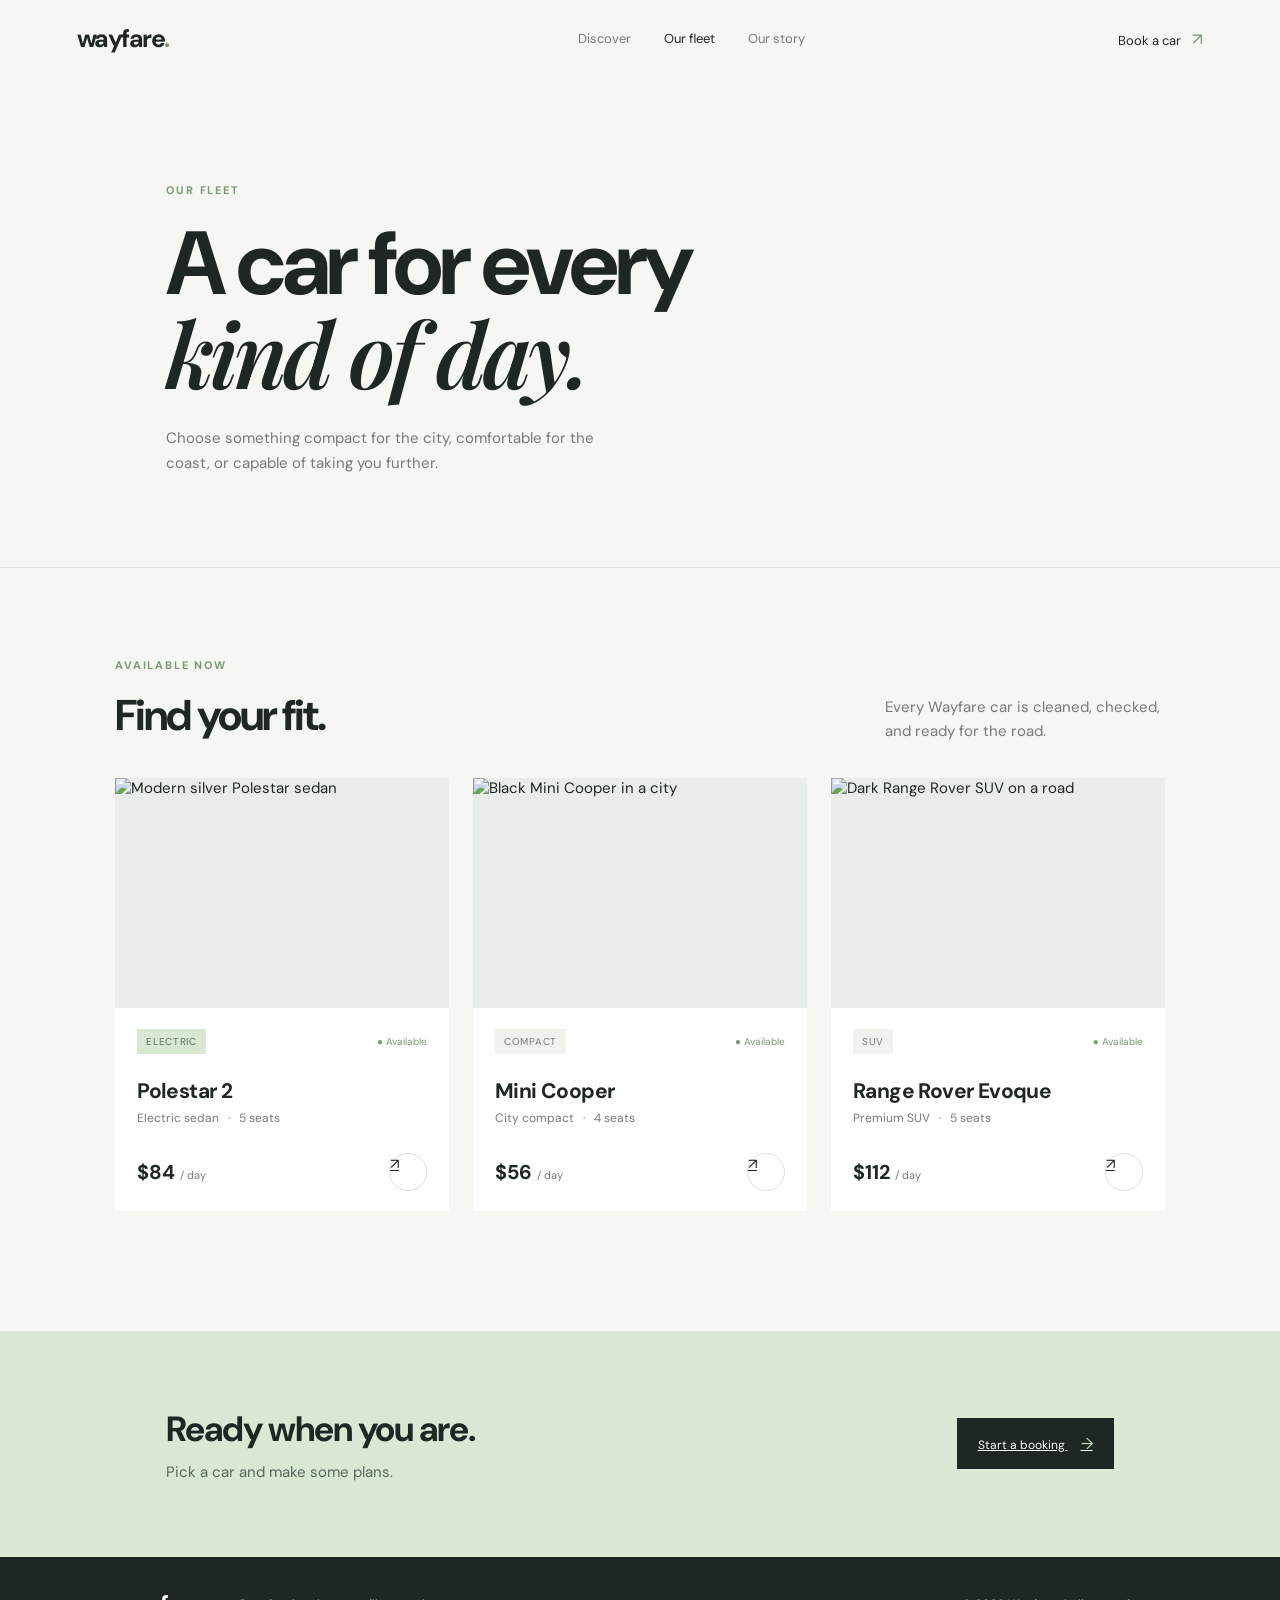
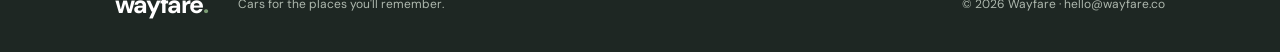
==== fleet.html @ b3bf27c1 "done" ====
<!DOCTYPE html>
<html lang="en">
<head><meta charset="UTF-8"><meta name="viewport" content="width=device-width, initial-scale=1.0"><meta name="description" content="Explore the Wayfare rental fleet."><title>Our fleet | Wayfare</title><link rel="preconnect" href="https://fonts.googleapis.com"><link rel="preconnect" href="https://fonts.gstatic.com" crossorigin><link href="https://fonts.googleapis.com/css2?family=DM+Sans:wght@400;500;600;700&family=Playfair+Display:wght@600;700&display=swap" rel="stylesheet"><link rel="stylesheet" href="style.css"></head>
<body>
<header class="site-header"><a class="logo" href="index.html" aria-label="Wayfare home">wayfare<span>.</span></a><nav aria-label="Main navigation"><a href="index.html">Discover</a><a class="active" href="fleet.html">Our fleet</a><a href="story.html">Our story</a></nav><div class="header-actions"><a class="text-button" href="booking.html">Book a car <span aria-hidden="true">↗</span></a><button class="menu-toggle" onclick="toggleNavigation()" aria-label="Open navigation" aria-expanded="false">Menu</button></div></header>
<main><section class="page-hero"><p class="eyebrow">Our fleet</p><h1>A car for every<br><em>kind of day.</em></h1><p>Choose something compact for the city, comfortable for the coast, or capable of taking you further.</p></section><section class="page-content"><div class="section-header"><div><p class="eyebrow">Available now</p><h2>Find your fit.</h2></div><p>Every Wayfare car is cleaned, checked, and ready for the road.</p></div><div class="cars-container">
<article class="car-card"><div class="car-img"><img src="https://images.unsplash.com/photo-1553440569-bcc63803a83d?auto=format&fit=crop&w=1200&q=85" alt="Modern silver Polestar sedan"></div><div class="car-details"><div class="card-top"><span class="tag">Electric</span><span class="availability">● Available</span></div><h3>Polestar 2</h3><p>Electric sedan <span>·</span> 5 seats</p><div class="card-bottom"><div class="price">$84 <small>/ day</small></div><a class="round-button" href="booking.html?car=polestar" aria-label="Book Polestar 2">↗</a></div></div></article>
<article class="car-card"><div class="car-img"><img src="https://images.unsplash.com/photo-1549317661-bd32c8ce0db2?auto=format&fit=crop&w=1200&q=85" alt="Black Mini Cooper in a city"></div><div class="car-details"><div class="card-top"><span class="tag muted">Compact</span><span class="availability">● Available</span></div><h3>Mini Cooper</h3><p>City compact <span>·</span> 4 seats</p><div class="card-bottom"><div class="price">$56 <small>/ day</small></div><a class="round-button" href="booking.html?car=mini" aria-label="Book Mini Cooper">↗</a></div></div></article>
<article class="car-card"><div class="car-img"><img src="https://images.unsplash.com/photo-1519641471654-76ce0107ad1b?auto=format&fit=crop&w=1200&q=85" alt="Dark Range Rover SUV on a road"></div><div class="car-details"><div class="card-top"><span class="tag muted">SUV</span><span class="availability">● Available</span></div><h3>Range Rover Evoque</h3><p>Premium SUV <span>·</span> 5 seats</p><div class="card-bottom"><div class="price">$112 <small>/ day</small></div><a class="round-button" href="booking.html?car=rover" aria-label="Book Range Rover Evoque">↗</a></div></div></article>
</div></section><section class="page-footer-cta"><div><h2>Ready when you are.</h2><p>Pick a car and make some plans.</p></div><a class="dark-button" href="booking.html">Start a booking <span>→</span></a></section></main><footer><a class="logo" href="index.html">wayfare<span>.</span></a><p>Cars for the places you'll remember.</p><p class="footer-right">© 2026 Wayfare · <a href="mailto:hello@wayfare.co">hello@wayfare.co</a></p></footer>
</body><script src="script.js"></script></html>
---- style.css ----
:root { --ink: #1e2723; --muted: #747b75; --line: #dce1dc; --paper: #f6f7f3; --white: #fff; --accent: #d9e7d3; --serif: 'Playfair Display', Georgia, serif; --sans: 'DM Sans', sans-serif; }
* { box-sizing: border-box; margin: 0; padding: 0; }
html { scroll-behavior: smooth; }
body { background: var(--paper); color: var(--ink); font-family: var(--sans); font-size: 15px; }
button, input { font: inherit; } button { cursor: pointer; }
.site-header { height: 78px; display: flex; align-items: center; justify-content: space-between; padding: 0 6vw; background: var(--paper); position: sticky; top: 0; z-index: 10; border-bottom: 1px solid transparent; }
.logo { color: var(--ink); font-size: 25px; font-weight: 700; letter-spacing: -1.5px; text-decoration: none; } .logo span { color: #799a72; }
nav { display: flex; gap: 33px; margin-left: 95px; } nav a, .text-button { color: var(--muted); text-decoration: none; font-size: 13px; transition: color .25s ease; } nav a:hover, nav a.active, .text-button:hover { color: var(--ink); }.text-button { background: none; border: 0; color: var(--ink); }.text-button span { color: #799a72; margin-left: 8px; font-size: 17px; }.header-actions { display: flex; align-items: center; gap: 18px; }.menu-toggle { display: none; border: 1px solid var(--line); background: transparent; color: var(--ink); padding: 8px 11px; font-size: 11px; }
.hero { min-height: 655px; display: grid; grid-template-columns: .85fr 1.15fr; gap: 5vw; align-items: center; padding: 65px 9vw 90px 13vw; }.eyebrow { color: #799a72; font-size: 11px; font-weight: 700; letter-spacing: 1.8px; text-transform: uppercase; }.hero h1 { font-size: clamp(49px, 6vw, 86px); line-height: .99; letter-spacing: -4px; margin: 24px 0; font-weight: 600; } em { font-family: var(--serif); font-weight: 600; }.hero-intro { color: var(--muted); line-height: 1.7; max-width: 300px; }.hero-image-wrap { height: 500px; position: relative; }.hero-image-wrap img { width: 100%; height: 100%; display: block; object-fit: cover; filter: saturate(.72); }.image-note { position: absolute; bottom: 28px; left: -28px; background: var(--accent); padding: 14px 20px; font-size: 12px; line-height: 1.5; }.image-note strong { font-size: 15px; }
.search-section { padding: 46px 13vw; background: var(--white); display: flex; align-items: end; gap: 8vw; border-top: 1px solid var(--line); border-bottom: 1px solid var(--line); }.search-heading { min-width: 170px; }.search-heading h2 { font-size: 23px; margin-top: 9px; letter-spacing: -.8px; }.search-box { display: grid; grid-template-columns: 1.3fr .85fr .85fr auto; align-items: end; width: 100%; gap: 22px; }.search-box label { color: var(--muted); font-size: 11px; text-transform: uppercase; letter-spacing: 1px; }.search-box input { display: block; width: 100%; border: 0; border-bottom: 1px solid #aeb8ae; background: transparent; padding: 11px 0 9px; outline: none; color: var(--ink); }.search-box input:focus { border-color: var(--ink); }.search-box .dark-button { width: 100%; }
.dark-button { background: var(--ink); color: var(--white); border: 0; padding: 15px 21px; font-size: 12px; white-space: nowrap; transition: background .25s ease, transform .25s ease; }.dark-button:hover { background: #506056; transform: translateY(-2px); }.dark-button span { color: #bbd3b6; margin-left: 13px; font-size: 16px; }
.fleet-section { padding: 115px 9vw; }.section-header { display: flex; justify-content: space-between; align-items: end; margin-bottom: 43px; }.section-header h2 { font-size: 43px; letter-spacing: -2px; margin-top: 15px; }.section-header > p { color: var(--muted); line-height: 1.6; max-width: 280px; }.cars-container { display: grid; grid-template-columns: repeat(3, 1fr); gap: 24px; }.car-card { background: var(--white); transition: transform .35s ease, box-shadow .35s ease; }.car-card:hover { transform: translateY(-7px); box-shadow: 0 18px 35px rgba(30,39,35,.1); }.car-img { height: 230px; overflow: hidden; background: #e9ede7; }.car-img img { width: 100%; height: 100%; object-fit: cover; filter: saturate(.75); transition: transform .5s ease; }.car-card:hover .car-img img { transform: scale(1.04); }.car-details { padding: 21px 22px 20px; }.card-top, .card-bottom { display: flex; justify-content: space-between; align-items: center; }.tag { background: var(--accent); color: #5b7256; padding: 6px 9px; font-size: 10px; text-transform: uppercase; letter-spacing: .7px; }.tag.muted { background: #f0f2ed; color: var(--muted); }.availability { color: #799a72; font-size: 10px; }.car-details h3 { font-size: 21px; margin: 23px 0 5px; letter-spacing: -.6px; }.car-details p { color: var(--muted); font-size: 12px; }.car-details p span { margin: 0 6px; }.card-bottom { margin-top: 27px; }.price { font-size: 20px; font-weight: 700; }.price small { color: var(--muted); font-size: 11px; font-weight: 400; }.round-button { border: 1px solid var(--line); background: transparent; width: 38px; height: 38px; border-radius: 50%; color: var(--ink); transition: background .25s ease, color .25s ease; }.round-button:hover { background: var(--ink); color: var(--white); }
.promise { background: #dfead9; padding: 105px 13vw; display: grid; grid-template-columns: 1fr 1fr; gap: 12vw; }.promise h2 { font-size: clamp(39px, 4vw, 60px); line-height: 1.05; letter-spacing: -2px; margin-top: 19px; }.promise-copy > p { max-width: 380px; line-height: 1.8; color: #59675c; }.promise-list { border-top: 1px solid #b9cbb5; margin-top: 39px; }.promise-list span { display: flex; gap: 34px; padding: 15px 0; border-bottom: 1px solid #b9cbb5; color: #799a72; font-size: 11px; }.promise-list b { color: var(--ink); font-weight: 500; }
footer { background: var(--ink); color: var(--white); display: flex; align-items: center; gap: 31px; padding: 31px 9vw; } footer .logo { color: var(--white); } footer p { color: #aeb8ae; font-size: 12px; } .footer-right { margin-left: auto; } footer a { color: inherit; text-decoration: none; }
.modal { display: none; position: fixed; inset: 0; z-index: 50; background: rgba(30,39,35,.52); align-items: center; justify-content: center; padding: 20px; animation: fade-in .25s ease; }.modal-box { background: var(--paper); width: min(550px, 100%); padding: 45px; position: relative; animation: rise-in .35s ease; }.small-modal { width: 410px; }.modal-box h2 { font-size: 31px; letter-spacing: -1px; margin: 13px 0 28px; }.close { position: absolute; top: 16px; right: 19px; border: 0; background: none; color: var(--muted); font-size: 27px; }.form-grid { display: grid; grid-template-columns: 1fr 1fr; gap: 12px; }.modal-box input { border: 1px solid var(--line); background: var(--white); padding: 14px; outline: none; width: 100%; }.modal-box input:focus { border-color: #799a72; }.full-button { width: 100%; margin-top: 18px; }.modal #bookingMessage, .modal #loginMessage { color: #54734e; font-size: 13px; line-height: 1.6; margin-top: 17px; text-align: center; }.booking-rate { color: var(--muted); font: 400 12px var(--sans); }
.reveal { animation: reveal .8s ease both; }.delay-one { animation-delay: .15s; } @keyframes reveal { from { opacity: 0; transform: translateY(18px); } to { opacity: 1; transform: translateY(0); } } @keyframes fade-in { from { opacity: 0; } to { opacity: 1; } } @keyframes rise-in { from { opacity: 0; transform: translateY(12px); } to { opacity: 1; transform: translateY(0); } }
@media (max-width: 900px) { .hero { padding: 60px 7vw; grid-template-columns: 1fr 1fr; }.search-section { padding: 40px 7vw; gap: 35px; }.search-box { grid-template-columns: 1fr 1fr; }.search-box .dark-button { width: 100%; }.fleet-section { padding: 85px 7vw; }.promise { padding: 85px 7vw; gap: 7vw; } }
@media (max-width: 650px) { .site-header { padding: 0 6vw; height: 68px; } .site-header nav { display: none; position: absolute; top: 68px; left: 0; right: 0; padding: 17px 7vw 21px; background: var(--paper); border-bottom: 1px solid var(--line); flex-direction: column; gap: 17px; margin: 0; }.site-header nav.open { display: flex; }.menu-toggle { display: block; }.hero { display: flex; flex-direction: column; align-items: stretch; padding: 58px 7vw 80px; gap: 45px; }.hero h1 { letter-spacing: -2px; }.hero-image-wrap { height: 360px; }.image-note { left: 15px; bottom: 15px; }.search-section, .section-header, .promise { display: block; }.search-section { padding: 42px 7vw; }.search-box { margin-top: 25px; grid-template-columns: 1fr; gap: 20px; }.fleet-section { padding: 72px 7vw; }.section-header > p { margin-top: 17px; }.section-header h2 { font-size: 35px; }.cars-container { grid-template-columns: 1fr; }.car-img { height: 245px; }.promise-copy { margin-top: 38px; }footer { flex-wrap: wrap; padding: 28px 7vw; gap: 12px 25px; }.footer-right { margin-left: 0; width: 100%; }.modal-box { padding: 38px 24px; }.form-grid { grid-template-columns: 1fr; } }

.page-hero { padding: 105px 13vw 90px; border-bottom: 1px solid var(--line); }
.page-hero h1 { max-width: 760px; font-size: clamp(48px, 7vw, 92px); line-height: .98; letter-spacing: -4px; margin: 23px 0; }
.page-hero p:not(.eyebrow) { max-width: 430px; color: var(--muted); line-height: 1.7; }
.page-content { padding: 90px 9vw 120px; }
.page-content .section-header { margin-bottom: 35px; }
.booking-layout { display: grid; grid-template-columns: 1.1fr .9fr; gap: 7vw; align-items: start; }
.booking-panel { background: var(--white); padding: 34px; border: 1px solid var(--line); }
.booking-panel h2 { font-size: 29px; letter-spacing: -1px; margin: 13px 0 28px; }
.booking-panel .form-grid { margin-bottom: 5px; }
.booking-panel input, .booking-panel select { border: 1px solid var(--line); background: var(--paper); padding: 14px; outline: none; width: 100%; color: var(--ink); }
.booking-panel input:focus, .booking-panel select:focus { border-color: #799a72; }
.booking-summary { padding: 30px 0; border-top: 1px solid var(--line); border-bottom: 1px solid var(--line); }
.booking-summary h3 { font-size: 17px; margin-bottom: 22px; }.summary-row { display: flex; justify-content: space-between; padding: 10px 0; color: var(--muted); font-size: 13px; }.summary-row.total { color: var(--ink); font-size: 18px; font-weight: 700; margin-top: 7px; border-top: 1px solid var(--line); padding-top: 18px; }
.story-grid { display: grid; grid-template-columns: 1fr 1fr; gap: 7vw; align-items: center; }.story-image { height: 520px; }.story-image img { width: 100%; height: 100%; object-fit: cover; filter: saturate(.72); }.story-copy h2 { font-size: clamp(36px, 4vw, 57px); line-height: 1.05; letter-spacing: -2px; margin: 17px 0 28px; }.story-copy > p { color: var(--muted); line-height: 1.8; max-width: 460px; }.story-points { margin-top: 38px; border-top: 1px solid var(--line); }.story-points div { padding: 18px 0; border-bottom: 1px solid var(--line); display: flex; gap: 24px; }.story-points span { color: #799a72; font-size: 11px; }.story-points strong { font-size: 13px; font-weight: 500; }
.page-footer-cta { background: var(--accent); padding: 75px 13vw; display: flex; justify-content: space-between; align-items: center; gap: 30px; }.page-footer-cta h2 { font-size: 35px; letter-spacing: -1px; }.page-footer-cta p { color: #59675c; margin-top: 10px; }
@media (max-width: 900px) { .page-hero { padding: 80px 7vw 70px; }.page-content { padding: 70px 7vw 90px; }.booking-layout, .story-grid { grid-template-columns: 1fr; gap: 45px; }.story-image { height: 390px; }.page-footer-cta { padding: 60px 7vw; } }
@media (max-width: 650px) { .page-hero h1 { letter-spacing: -2px; }.booking-panel { padding: 25px 20px; }.page-footer-cta { display: block; }.page-footer-cta .dark-button { margin-top: 24px; } }
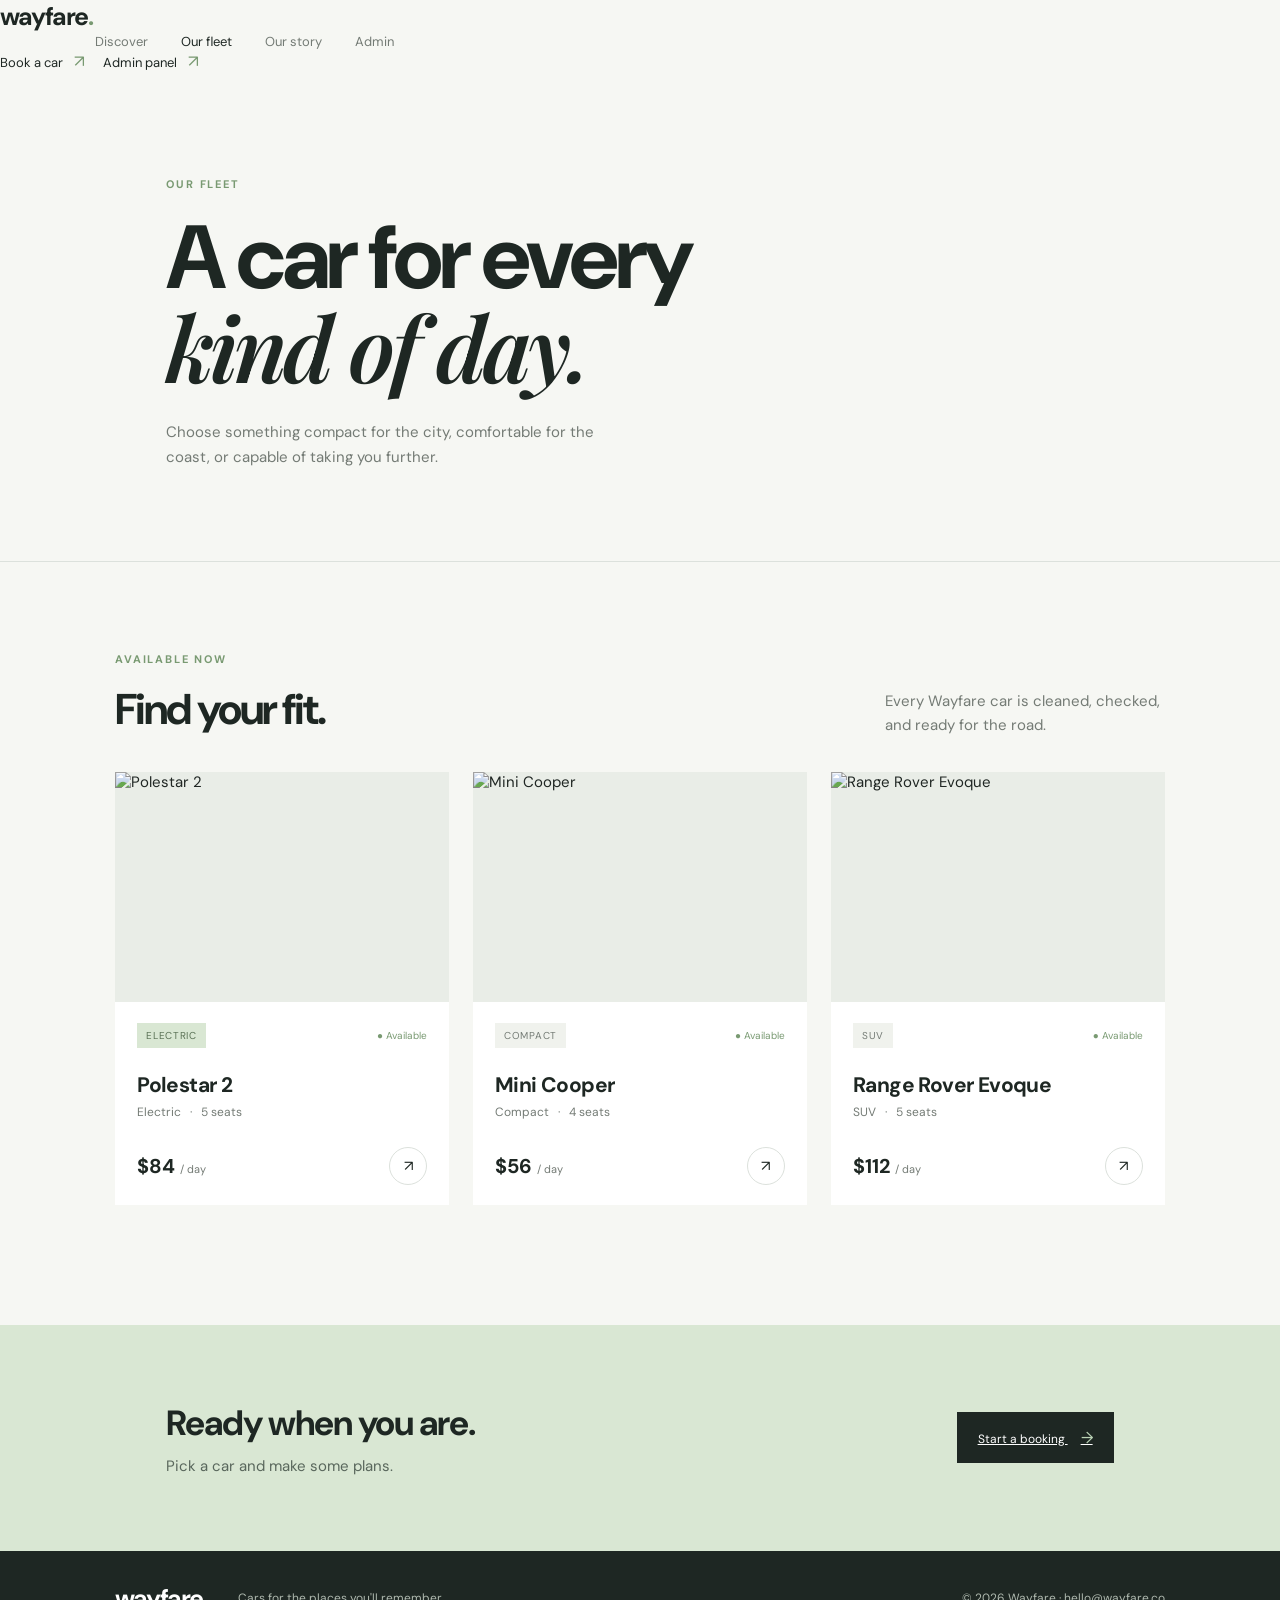
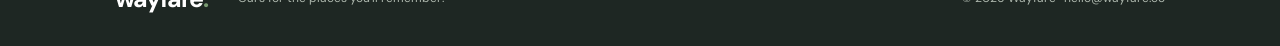
==== commit 6c316509: "Add local-storage admin management panel Co-authored-by: Copilot <223556219+Copilot@users.noreply.gi" ====
--- a/fleet.html
+++ b/fleet.html
@@ -2,7 +2,7 @@
 <html lang="en">
 <head><meta charset="UTF-8"><meta name="viewport" content="width=device-width, initial-scale=1.0"><meta name="description" content="Explore the Wayfare rental fleet."><title>Our fleet | Wayfare</title><link rel="preconnect" href="https://fonts.googleapis.com"><link rel="preconnect" href="https://fonts.gstatic.com" crossorigin><link href="https://fonts.googleapis.com/css2?family=DM+Sans:wght@400;500;600;700&family=Playfair+Display:wght@600;700&display=swap" rel="stylesheet"><link rel="stylesheet" href="style.css"></head>
 <body>
-<header class="site-header"><a class="logo" href="index.html" aria-label="Wayfare home">wayfare<span>.</span></a><nav aria-label="Main navigation"><a href="index.html">Discover</a><a class="active" href="fleet.html">Our fleet</a><a href="story.html">Our story</a></nav><div class="header-actions"><a class="text-button" href="booking.html">Book a car <span aria-hidden="true">↗</span></a><button class="menu-toggle" onclick="toggleNavigation()" aria-label="Open navigation" aria-expanded="false">Menu</button></div></header>
+<header cl  ass="site-header"><a class="logo" href="index.html" aria-label="Wayfare home">wayfare<span>.</span></a><nav aria-label="Main navigation"><a href="index.html">Discover</a><a class="active" href="fleet.html">Our fleet</a><a href="story.html">Our story</a><a href="admin.html">Admin</a></nav><div class="header-actions"><a class="text-button" href="booking.html">Book a car <span aria-hidden="true">↗</span></a><a class="text-button" href="admin.html">Admin panel <span aria-hidden="true">↗</span></a><button class="menu-toggle" onclick="toggleNavigation()" aria-label="Open navigation" aria-expanded="false">Menu</button></div></header>
 <main><section class="page-hero"><p class="eyebrow">Our fleet</p><h1>A car for every<br><em>kind of day.</em></h1><p>Choose something compact for the city, comfortable for the coast, or capable of taking you further.</p></section><section class="page-content"><div class="section-header"><div><p class="eyebrow">Available now</p><h2>Find your fit.</h2></div><p>Every Wayfare car is cleaned, checked, and ready for the road.</p></div><div class="cars-container">
 <article class="car-card"><div class="car-img"><img src="https://images.unsplash.com/photo-1553440569-bcc63803a83d?auto=format&fit=crop&w=1200&q=85" alt="Modern silver Polestar sedan"></div><div class="car-details"><div class="card-top"><span class="tag">Electric</span><span class="availability">● Available</span></div><h3>Polestar 2</h3><p>Electric sedan <span>·</span> 5 seats</p><div class="card-bottom"><div class="price">$84 <small>/ day</small></div><a class="round-button" href="booking.html?car=polestar" aria-label="Book Polestar 2">↗</a></div></div></article>
 <article class="car-card"><div class="car-img"><img src="https://images.unsplash.com/photo-1549317661-bd32c8ce0db2?auto=format&fit=crop&w=1200&q=85" alt="Black Mini Cooper in a city"></div><div class="car-details"><div class="card-top"><span class="tag muted">Compact</span><span class="availability">● Available</span></div><h3>Mini Cooper</h3><p>City compact <span>·</span> 4 seats</p><div class="card-bottom"><div class="price">$56 <small>/ day</small></div><a class="round-button" href="booking.html?car=mini" aria-label="Book Mini Cooper">↗</a></div></div></article>
--- a/style.css
+++ b/style.css
@@ -13,9 +13,31 @@
 .promise { background: #dfead9; padding: 105px 13vw; display: grid; grid-template-columns: 1fr 1fr; gap: 12vw; }.promise h2 { font-size: clamp(39px, 4vw, 60px); line-height: 1.05; letter-spacing: -2px; margin-top: 19px; }.promise-copy > p { max-width: 380px; line-height: 1.8; color: #59675c; }.promise-list { border-top: 1px solid #b9cbb5; margin-top: 39px; }.promise-list span { display: flex; gap: 34px; padding: 15px 0; border-bottom: 1px solid #b9cbb5; color: #799a72; font-size: 11px; }.promise-list b { color: var(--ink); font-weight: 500; }
 footer { background: var(--ink); color: var(--white); display: flex; align-items: center; gap: 31px; padding: 31px 9vw; } footer .logo { color: var(--white); } footer p { color: #aeb8ae; font-size: 12px; } .footer-right { margin-left: auto; } footer a { color: inherit; text-decoration: none; }
 .modal { display: none; position: fixed; inset: 0; z-index: 50; background: rgba(30,39,35,.52); align-items: center; justify-content: center; padding: 20px; animation: fade-in .25s ease; }.modal-box { background: var(--paper); width: min(550px, 100%); padding: 45px; position: relative; animation: rise-in .35s ease; }.small-modal { width: 410px; }.modal-box h2 { font-size: 31px; letter-spacing: -1px; margin: 13px 0 28px; }.close { position: absolute; top: 16px; right: 19px; border: 0; background: none; color: var(--muted); font-size: 27px; }.form-grid { display: grid; grid-template-columns: 1fr 1fr; gap: 12px; }.modal-box input { border: 1px solid var(--line); background: var(--white); padding: 14px; outline: none; width: 100%; }.modal-box input:focus { border-color: #799a72; }.full-button { width: 100%; margin-top: 18px; }.modal #bookingMessage, .modal #loginMessage { color: #54734e; font-size: 13px; line-height: 1.6; margin-top: 17px; text-align: center; }.booking-rate { color: var(--muted); font: 400 12px var(--sans); }
+.admin-shell { padding: 72px 9vw 110px; }
+.admin-card, .admin-panel { background: var(--white); border: 1px solid var(--line); padding: 32px; box-shadow: 0 12px 28px rgba(30,39,35,.04); }
+.admin-card { max-width: 520px; margin: 0 auto; }
+.admin-card h1 { margin: 18px 0 24px; font-size: clamp(36px, 5vw, 52px); letter-spacing: -2px; }
+.admin-form, .stack-form { display: grid; gap: 16px; }
+.admin-form input, .stack-form input, .stack-form select { width: 100%; border: 1px solid var(--line); background: var(--paper); padding: 14px 15px; color: var(--ink); outline: none; }
+.admin-form input:focus, .stack-form input:focus, .stack-form select:focus { border-color: #799a72; }
+.admin-form .dark-button, .stack-form .dark-button { width: 100%; margin-top: 8px; }
+.admin-message { margin-top: 16px; color: #53764a; font-size: 13px; }
+.hidden { display: none !important; }
+.admin-dashboard { display: block; }
+.admin-topbar { display: flex; justify-content: space-between; align-items: center; gap: 18px; margin-bottom: 28px; }
+.admin-topbar h2 { font-size: clamp(30px, 4vw, 44px); letter-spacing: -1.5px; }
+.admin-topbar button { border: 1px solid var(--line); background: transparent; padding: 12px 18px; color: var(--ink); }
+.admin-grid { display: grid; grid-template-columns: repeat(2, minmax(0, 1fr)); gap: 28px; }
+.admin-panel h2 { margin-bottom: 20px; font-size: 24px; letter-spacing: -.7px; }
+.data-list { list-style: none; display: grid; gap: 12px; }
+.data-item { display: flex; align-items: center; justify-content: space-between; gap: 14px; border: 1px solid var(--line); background: var(--paper); padding: 14px 16px; }
+.data-item div { display: flex; flex-direction: column; gap: 4px; overflow: hidden; }
+.data-item strong { font-size: 13px; }
+.data-item span { color: var(--muted); font-size: 12px; }
+.delete-button { background: var(--ink); color: var(--white); border: 0; padding: 10px 12px; min-width: 90px; }
+.delete-button:disabled { opacity: .55; cursor: not-allowed; }
 .reveal { animation: reveal .8s ease both; }.delay-one { animation-delay: .15s; } @keyframes reveal { from { opacity: 0; transform: translateY(18px); } to { opacity: 1; transform: translateY(0); } } @keyframes fade-in { from { opacity: 0; } to { opacity: 1; } } @keyframes rise-in { from { opacity: 0; transform: translateY(12px); } to { opacity: 1; transform: translateY(0); } }
-@media (max-width: 900px) { .hero { padding: 60px 7vw; grid-template-columns: 1fr 1fr; }.search-section { padding: 40px 7vw; gap: 35px; }.search-box { grid-template-columns: 1fr 1fr; }.search-box .dark-button { width: 100%; }.fleet-section { padding: 85px 7vw; }.promise { padding: 85px 7vw; gap: 7vw; } }
-@media (max-width: 650px) { .site-header { padding: 0 6vw; height: 68px; } .site-header nav { display: none; position: absolute; top: 68px; left: 0; right: 0; padding: 17px 7vw 21px; background: var(--paper); border-bottom: 1px solid var(--line); flex-direction: column; gap: 17px; margin: 0; }.site-header nav.open { display: flex; }.menu-toggle { display: block; }.hero { display: flex; flex-direction: column; align-items: stretch; padding: 58px 7vw 80px; gap: 45px; }.hero h1 { letter-spacing: -2px; }.hero-image-wrap { height: 360px; }.image-note { left: 15px; bottom: 15px; }.search-section, .section-header, .promise { display: block; }.search-section { padding: 42px 7vw; }.search-box { margin-top: 25px; grid-template-columns: 1fr; gap: 20px; }.fleet-section { padding: 72px 7vw; }.section-header > p { margin-top: 17px; }.section-header h2 { font-size: 35px; }.cars-container { grid-template-columns: 1fr; }.car-img { height: 245px; }.promise-copy { margin-top: 38px; }footer { flex-wrap: wrap; padding: 28px 7vw; gap: 12px 25px; }.footer-right { margin-left: 0; width: 100%; }.modal-box { padding: 38px 24px; }.form-grid { grid-template-columns: 1fr; } }
+@media (max-width: 900px) { .hero { padding: 60px 7vw; grid-template-columns: 1fr 1fr; }.search-section { padding: 40px 7vw; gap: 35px; }.search-box { grid-template-columns: 1fr 1fr; }.search-box .dark-button { width: 100%; }.fleet-section { padding: 85px 7vw; }.promise { padding: 85px 7vw; gap: 7vw; }.admin-grid { grid-template-columns: 1fr; } }@media (max-width: 650px) { .site-header { padding: 0 6vw; height: 68px; } .site-header nav { display: none; position: absolute; top: 68px; left: 0; right: 0; padding: 17px 7vw 21px; background: var(--paper); border-bottom: 1px solid var(--line); flex-direction: column; gap: 17px; margin: 0; }.site-header nav.open { display: flex; }.menu-toggle { display: block; }.hero { display: flex; flex-direction: column; align-items: stretch; padding: 58px 7vw 80px; gap: 45px; }.hero h1 { letter-spacing: -2px; }.hero-image-wrap { height: 360px; }.image-note { left: 15px; bottom: 15px; }.search-section, .section-header, .promise { display: block; }.search-section { padding: 42px 7vw; }.search-box { margin-top: 25px; grid-template-columns: 1fr; gap: 20px; }.fleet-section { padding: 72px 7vw; }.section-header > p { margin-top: 17px; }.section-header h2 { font-size: 35px; }.cars-container { grid-template-columns: 1fr; }.car-img { height: 245px; }.promise-copy { margin-top: 38px; }footer { flex-wrap: wrap; padding: 28px 7vw; gap: 12px 25px; }.footer-right { margin-left: 0; width: 100%; }.modal-box { padding: 38px 24px; }.form-grid { grid-template-columns: 1fr; } }
 
 .page-hero { padding: 105px 13vw 90px; border-bottom: 1px solid var(--line); }
 .page-hero h1 { max-width: 760px; font-size: clamp(48px, 7vw, 92px); line-height: .98; letter-spacing: -4px; margin: 23px 0; }
